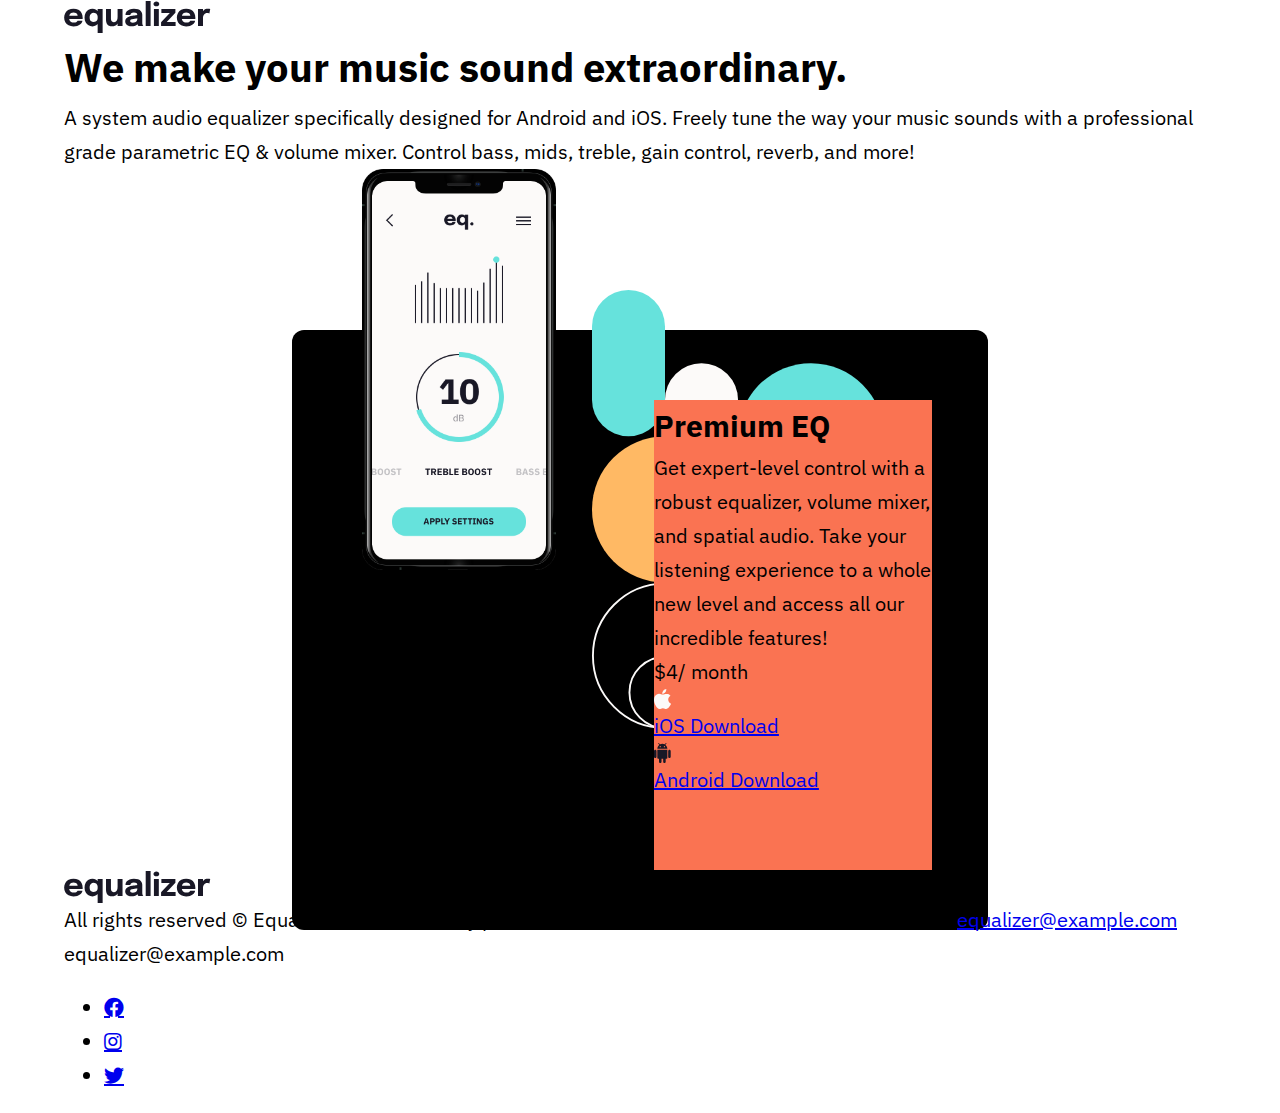
==== equalizer-landing-page/index.html @ d249646b "coded the HTML and set up Grid" ====
<!DOCTYPE html>
<html lang="en">
<head>
    <meta charset="UTF-8">
    <meta http-equiv="X-UA-Compatible" content="IE=edge">
    <meta name="viewport" content="width=device-width, initial-scale=1.0">
    <link rel="icon" type="image/png" sizes="32x32" href="./assets/favicon-32x32.png">  
    <title>Frontend Mentor | Equalizer landing page</title>
    <!-- Reset CSS -->
    <link rel="stylesheet" href="css/andy-bell-reset.css">
    <!-- Google Fonts -->
    <link href="https://fonts.googleapis.com/css2?family=IBM+Plex+Sans:wght@400;700&display=swap" rel="stylesheet">
    <!-- Font Awesome -->
    <link rel="stylesheet" href="https://cdnjs.cloudflare.com/ajax/libs/font-awesome/5.15.3/css/all.min.css"/>
    <!-- Custom Styles -->
    <link rel="stylesheet" href="css/styles.css">
</head>
<body>

    <header class="header">
        <div class="container">
            <img src="images/logo.svg" alt="equalizer logo">
        </div><!-- /.container -->
    </header><!-- /.header -->

    <main>
        <div class="hero">
            <div class="container">
                <h1 class="main-title">We make your music sound extraordinary.</h1>
                <p class="main-subtitle">A system audio equalizer specifically designed for Android and iOS. Freely tune the  way your music sounds with a professional grade parametric EQ & volume mixer. Control bass, mids, treble, gain control, reverb, and more!</p><!-- /.product-description -->
            </div><!-- /.container -->
        </div><!-- /.hero -->
        <div class="features">
            <div class="color-block"></div><!-- /.color-block -->
            <img src="images/bg-pattern-2.svg" alt="pattern" class="pattern" aria-hidden="true">
            <img src="images/illustration-app.png" alt="illustration" class="phone-app" aria-hidden="true">
            
            <div class="product-info">
                <h2 class="features-title">Premium EQ</h2>
                <p class="features-info">Get expert-level control with a robust equalizer, volume mixer, and spatial audio. Take your listening experience to a whole new level and access all our incredible features!</p>
                <p class=price>$4<span>/ month</span></p>
                <a class="btn btn-ios" href="https://www.apple.com/app-store/"><img src="images/icon-apple.svg" alt=""  aria-hidden="true">iOS Download</a>
                <a class="btn btn-android" href="https://play.google.com/store"><img src="images/icon-android.svg" alt=""  aria-hidden="true">Android Download</a>
            </div><!-- /.product-info -->
        </div><!-- /.features -->
        <footer class="footer">
            <div class="container">
                <div class="footer-logo">
                    <img src="images/logo.svg" alt="equalizer logo">               
                </div><!-- /.footer-logo -->
                <div class="footer-info">
                    All rights reserved &copy; Equalizer 2021
                    Have any problems? Contact us via social media or email us at <a href="mailto:equalizer@example.com">equalizer@example.com</a> equalizer@example.com
                </div><!-- /.footer-info -->
                <div class="social">
                    <ul>
                      <li class="social-links"><a href="https://www.facebook.com/" class="fab fa-facebook social-icon" aria-label="Facebook link"></a></li><!-- /.social-links -->
                      <li class="social-links"><a href="https://www.instagram.com/" class="fab fa-instagram social-icon" aria-label="Instagram link"></a></li><!-- /.social-links -->
                      <li class="social-links"><a href="https://twitter.com/" class="fab fa-twitter social-icon" aria-label="Twitter link"></a></li><!-- /.social-links -->                      
                    </ul>
                  </div><!-- /.social -->
            </div><!-- /.container -->
        </footer><!-- /.footer -->
    </main>
    
  

    <script src="js/script.js"></script>
</body>
</html>
---- equalizer-landing-page/css/styles.css ----
:root {
    /* Primary Colors */
    --primary-color: hsl(12, 94%, 65%);
    --secondary-color: hsl(177, 68%,64%);
    --tertiary-color: hsl(33, 100%, 70%);
    /* Neutral Colors */
    --color-light: hsl(20, 33%,98%);
    --color-dark: hsl(244, 23%, 12%);
}

*,
*::before,
*::after {
    box-sizing: border-box;
}

body {
    font-family: 'IBM Plex Sans', sans-serif;
    font-size: 1.25rem;
    line-height: 1.7;
    margin: 0;
}

.container {
    margin: 0 auto;
    width: 90%;
}


/*************** Features Styles  *****************/
.features {
    display: grid;
    /* grid-template-columns: 102px 312px 155px 446px 95px; */
    grid-template-columns:  1fr 209px 1fr;
    grid-template-rows: 8% 332px 4% 543px;
    grid-column-gap: 0px;
    grid-row-gap: 0px;
    margin: 0 auto;
    width: 375px;
}
    
.phone-app {
    grid-area: 1 / 2 / 3 / 3; 
}

.product-info {
    grid-area: 4 / 1 / 5 / 4; 
}

.color-block {
    grid-area: 2 / 1 / 4 / 4;
    background-color: black;
    border-radius: 12px;
    height: 600px;
}

.pattern {
    grid-area: 2 / 1 / 4 / 4; 
    margin: 0 auto;
} 

.product-info {
    background-color: var(--primary-color);
}

/*************** Media Queries  *****************/
@media (min-width: 48em) {
    .features {
        display: grid;
        grid-template-columns:  9% 25% 14% 44% 8%;
        grid-template-rows: 17% 18% 32% 22% 11%;
        grid-column-gap: 0px;
        grid-row-gap: 0px;
        margin: 0 auto;
        width: 696px;
    }
        
    .phone-app {
        grid-area: 1 / 2 / 4 / 4; 
    }
    
    .product-info {
        grid-area: 3 / 3 / 6 / 5; 
    }
    
    .color-block {
        grid-area: 2 / 1 / 5 / 6; 
    }
    
    .pattern {
        grid-area: 2 / 2 / 4 / 4; 
        margin-left: 8.5em;
        margin-top: -1.5em;
    } 
    
    .product-info {
        background-color: var(--primary-color);
    }
}


@media (min-width: 71em) {
    .features {
        display: grid;
        grid-template-columns: 10% 28% 14% 40% 8%;
        grid-template-rows: 23% 10% 36% 18.5% 12.5%;
        grid-column-gap: 0px;
        grid-row-gap: 0px;
        margin: 0 auto;
        max-width: 1110px;
    }
        
    .phone-app {
        grid-area: 1 / 2 / 4 / 3; 
    }
    
    .product-info {
        grid-area: 3 / 4 / 6 / 5; 
    }
    
    .color-block {
        grid-area: 2 / 1 / 5 / 6; 
    }
    
    .pattern {
        grid-area: 2 / 2 / 4 / 4; 
        margin-left: 11.5em;
        margin-top: -2em;
    } 
    
    .product-info {
        background-color: var(--primary-color);
    }
}
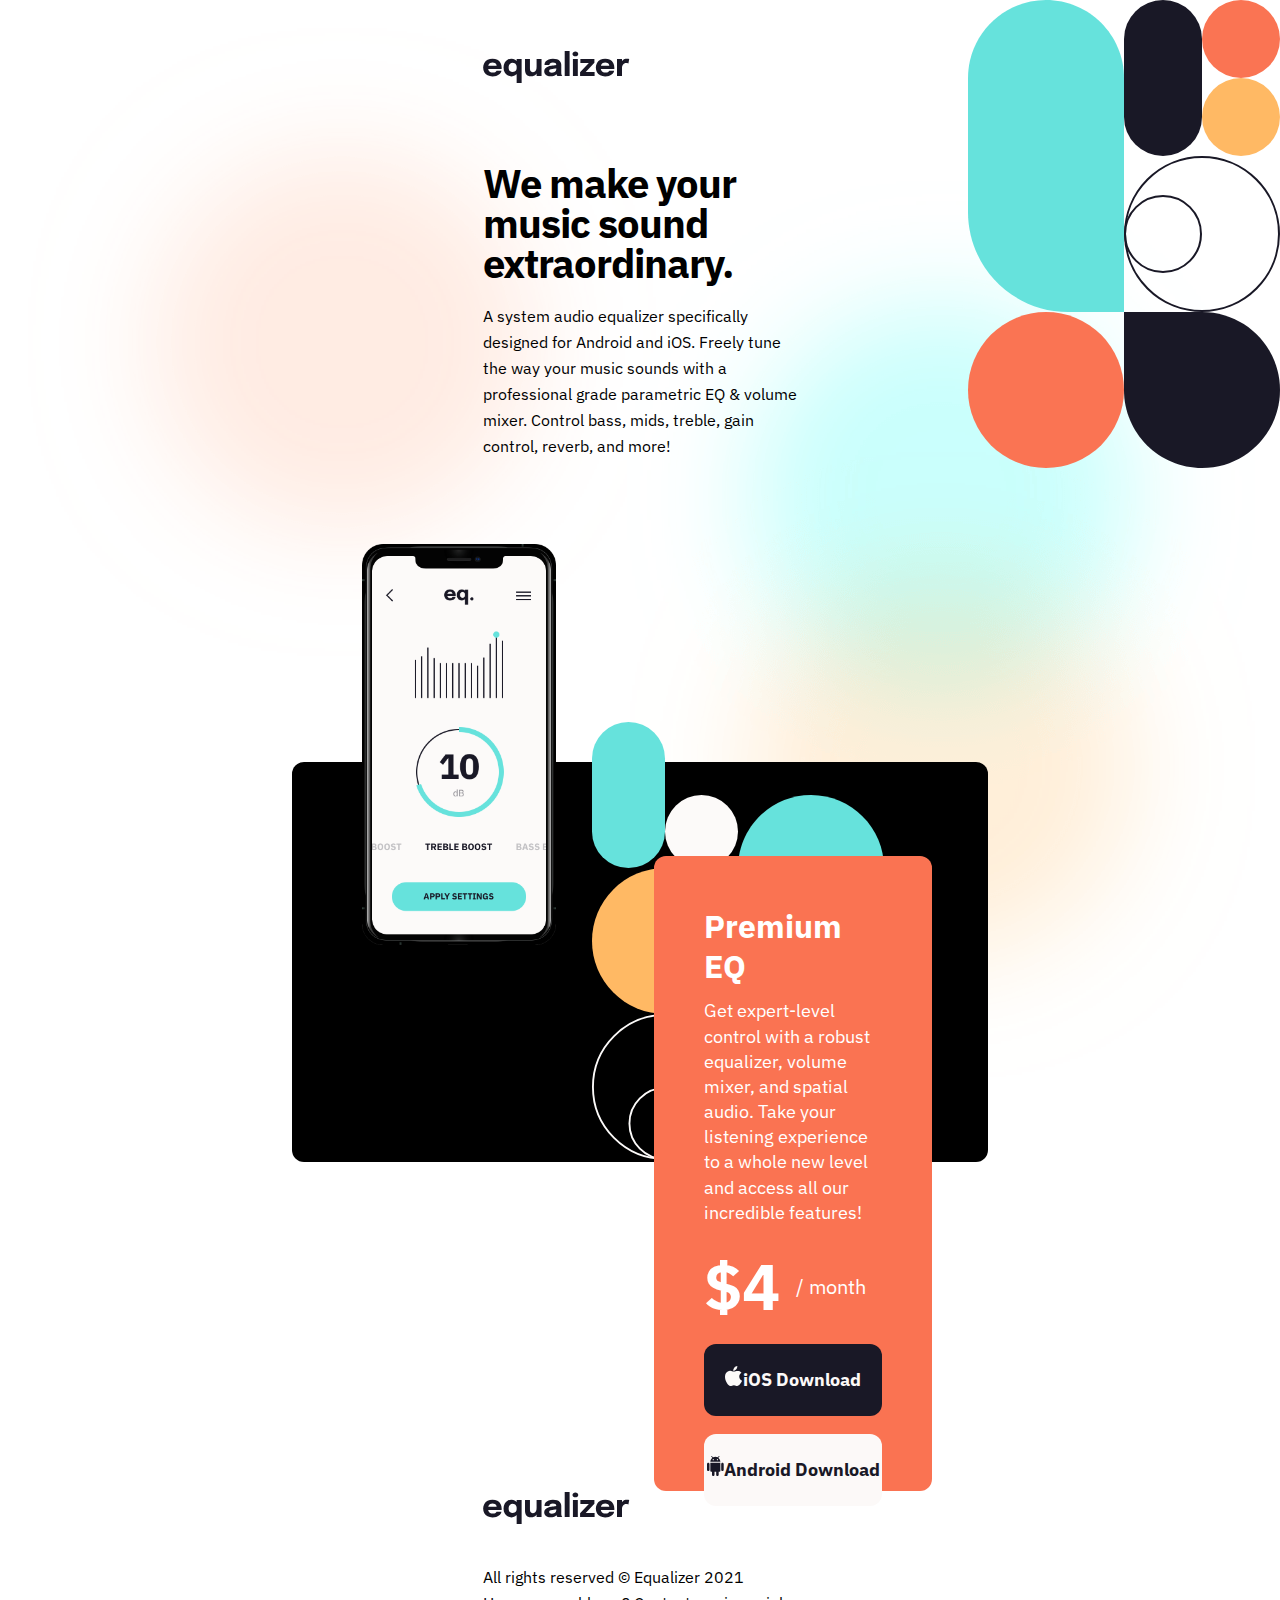
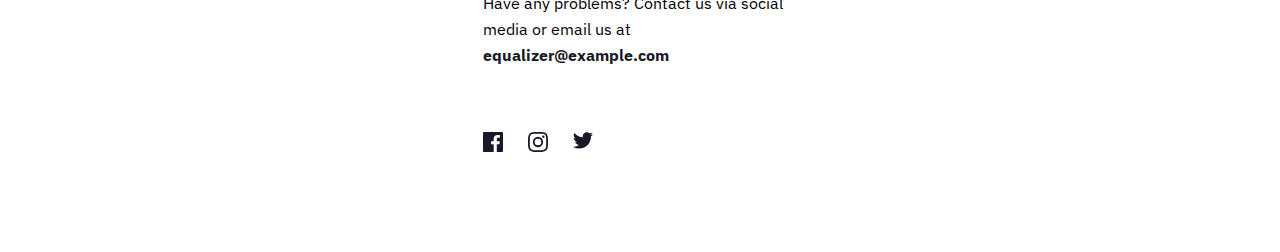
==== commit 3b6a6007: "styled mobile site" ====
--- a/equalizer-landing-page/index.html
+++ b/equalizer-landing-page/index.html
@@ -19,7 +19,7 @@
 
     <header class="header">
         <div class="container">
-            <img src="images/logo.svg" alt="equalizer logo">
+            <img class="logo" src="images/logo.svg" alt="equalizer logo">
         </div><!-- /.container -->
     </header><!-- /.header -->
 
@@ -38,7 +38,7 @@
             <div class="product-info">
                 <h2 class="features-title">Premium EQ</h2>
                 <p class="features-info">Get expert-level control with a robust equalizer, volume mixer, and spatial audio. Take your listening experience to a whole new level and access all our incredible features!</p>
-                <p class=price>$4<span>/ month</span></p>
+                <p class="price"><span>$4</span>/ month</p>
                 <a class="btn btn-ios" href="https://www.apple.com/app-store/"><img src="images/icon-apple.svg" alt=""  aria-hidden="true">iOS Download</a>
                 <a class="btn btn-android" href="https://play.google.com/store"><img src="images/icon-android.svg" alt=""  aria-hidden="true">Android Download</a>
             </div><!-- /.product-info -->
@@ -48,17 +48,26 @@
                 <div class="footer-logo">
                     <img src="images/logo.svg" alt="equalizer logo">               
                 </div><!-- /.footer-logo -->
-                <div class="footer-info">
-                    All rights reserved &copy; Equalizer 2021
-                    Have any problems? Contact us via social media or email us at <a href="mailto:equalizer@example.com">equalizer@example.com</a> equalizer@example.com
-                </div><!-- /.footer-info -->
-                <div class="social">
-                    <ul>
-                      <li class="social-links"><a href="https://www.facebook.com/" class="fab fa-facebook social-icon" aria-label="Facebook link"></a></li><!-- /.social-links -->
-                      <li class="social-links"><a href="https://www.instagram.com/" class="fab fa-instagram social-icon" aria-label="Instagram link"></a></li><!-- /.social-links -->
-                      <li class="social-links"><a href="https://twitter.com/" class="fab fa-twitter social-icon" aria-label="Twitter link"></a></li><!-- /.social-links -->                      
-                    </ul>
-                  </div><!-- /.social -->
+                <div class="footer-block">
+                    <div class="footer-info">
+                        <p>All rights reserved &copy; Equalizer 2021</p>
+                        <p>Have any problems? Contact us via social media 
+                        or email us at</p><a href="mailto:equalizer@example.com">equalizer@example.com</a>
+                    </div><!-- /.footer-info -->
+                    <div class="social">
+                        <ul>
+                          <li class="social-links"><a href="https://www.facebook.com/" aria-label="Facebook link">
+                              <img src="images/icon-facebook.svg" alt="">
+                          </a></li><!-- /.social-links -->
+                          <li class="social-links"><a href="https://www.instagram.com/" aria-label="Instagram link">
+                            <img src="images/icon-instagram.svg" alt="">
+                          </a></li><!-- /.social-links -->
+                          <li class="social-links"><a href="https://twitter.com/"  aria-label="Twitter link">
+                            <img src="images/icon-twitter.svg" alt="">
+                          </a></li><!-- /.social-links -->                      
+                        </ul>
+                      </div><!-- /.social -->
+                </div><!-- /.footer-block -->
             </div><!-- /.container -->
         </footer><!-- /.footer -->
     </main>
--- a/equalizer-landing-page/css/styles.css
+++ b/equalizer-landing-page/css/styles.css
@@ -15,7 +15,11 @@
     box-sizing: border-box;
 }
 
+/*************** General Styles  *****************/
 body {
+    background-image: url(../images/bg-main-mobile.png);
+    /* background-position: bottom 10vh; */
+    background-repeat: no-repeat;
     font-family: 'IBM Plex Sans', sans-serif;
     font-size: 1.25rem;
     line-height: 1.7;
@@ -24,19 +28,86 @@
 
 .container {
     margin: 0 auto;
-    width: 90%;
+    /* max-width: 400px; */
+    padding: 0 1.5em;
+    width: 375px;
+}
+
+.logo {
+    margin: 2.5em 0 4em;
+}
+
+a {
+    text-decoration: none;
+}
+
+ul {
+    list-style: none;
+    padding: 0;
+}
+
+.btn {
+    border-radius: 12px;
+    display: block;
+    font-size: 1.125rem;
+    font-weight: 700;
+    line-height: 1.8;
+    padding: 1.1em 0;
+    text-align: center;
+}
+
+.btn-ios {
+    background-color: var(--color-dark);
+    color: var(--color-light);
+    margin-bottom: 1em;
+}
+
+.btn-ios:hover,
+.btn-ios:focus {
+    background-color: var(--secondary-color);
+}
+
+.btn-android {
+    background-color: var(--color-light);
+    color: var(--color-dark);
+    margin-bottom: 2.5em;
+}
+
+.btn-android:hover,
+.btn-android:focus {
+   background-color: var(--tertiary-color); 
+}
+
+.btn img {
+    display: inline-block;
+}
+
+/*************** Hero  *****************/
+.hero {
+    margin-bottom: 4.25em;
+}
+h1.main-title {
+   font-size: 2.5rem;
+   font-weight: 700;
+   letter-spacing: -1px;
+   line-height: 1; 
+   margin-bottom: .5em;
+}
+
+p.main-subtitle {
+    font-size: 1rem;
+    line-height: 1.625;
 }
 
 
 /*************** Features Styles  *****************/
 .features {
     display: grid;
-    /* grid-template-columns: 102px 312px 155px 446px 95px; */
     grid-template-columns:  1fr 209px 1fr;
-    grid-template-rows: 8% 332px 4% 543px;
+    grid-template-rows: 92px 332px 45px 580px;
     grid-column-gap: 0px;
     grid-row-gap: 0px;
-    margin: 0 auto;
+    margin: 0 auto 4em;
     width: 375px;
 }
     
@@ -52,20 +123,86 @@
     grid-area: 2 / 1 / 4 / 4;
     background-color: black;
     border-radius: 12px;
-    height: 600px;
+    height: 400px;
 }
 
 .pattern {
     grid-area: 2 / 1 / 4 / 4; 
     margin: 0 auto;
 } 
-
+/* Product Info Box Styles */
 .product-info {
+    border-radius: 12px;
+    display: flex;
+    flex-direction: column;
     background-color: var(--primary-color);
-}
+    color: white;   
+    padding: 2.5em;
+}
+
+h2.features-title {
+    font-size: 2rem;
+    font-weight: 700;
+    line-height: 1.25;
+    margin-bottom: .375em;
+}
+
+p.features-info {
+    font-size: 1.125rem;
+    line-height: 1.4;
+    margin-bottom: 2em;
+}
+
+p.price {
+    display: flex;
+    align-items: center;
+   line-height: 1.6; 
+   margin-bottom: 1.6em;
+}
+
+p.price span {
+    font-size: 4rem;
+    font-weight: 700;
+    line-height: .8;
+    margin-right: .25em;
+}
+
+/*************** Footer Styles  *****************/
+.footer-logo {
+    margin-bottom: 2em;
+}
+
+.footer-info {
+    font-size: 1rem;
+    line-height: 1.625;
+    margin-bottom: 4em;
+}
+
+.footer-info a {
+    color: var(--color-dark);
+    font-weight: 700;
+}
+
+.social ul {
+    display: flex;
+    gap: 1.25em;
+    margin-bottom: 5em;
+}
+
+.social-links img:hover,
+.social-links img:focus {
+    filter: invert(57%) sepia(50%) saturate(1643%) hue-rotate(326deg) brightness(100%) contrast(97%); 
+}
+
+
 
 /*************** Media Queries  *****************/
 @media (min-width: 48em) {
+    body {
+        background-image:  url(../images/bg-pattern-1.svg), url(../images/bg-main-tablet.png);
+        background-position: right top, top left;
+        background-repeat: no-repeat;
+    }
     .features {
         display: grid;
         grid-template-columns:  9% 25% 14% 44% 8%;
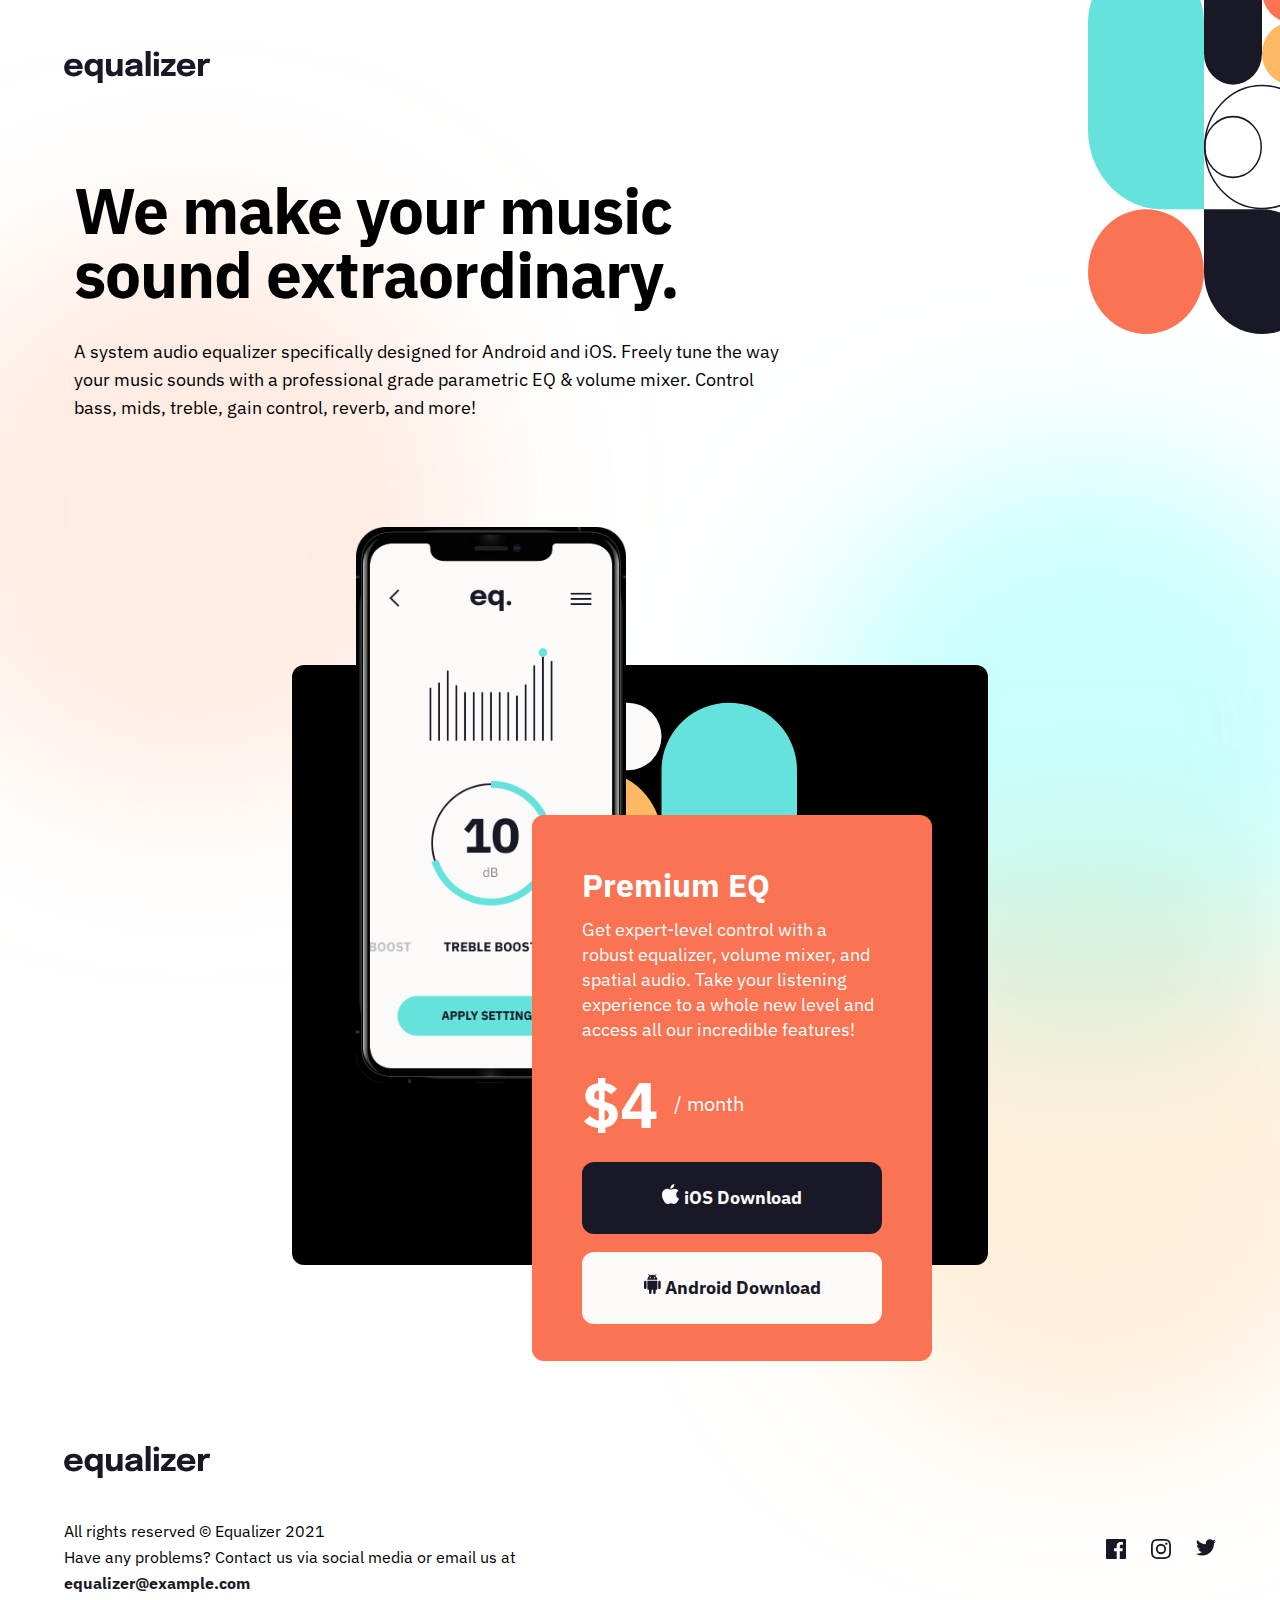
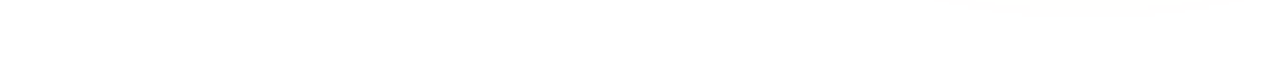
==== commit 2fbef69b: "uploaded finished website" ====
--- a/equalizer-landing-page/index.html
+++ b/equalizer-landing-page/index.html
@@ -39,12 +39,12 @@
                 <h2 class="features-title">Premium EQ</h2>
                 <p class="features-info">Get expert-level control with a robust equalizer, volume mixer, and spatial audio. Take your listening experience to a whole new level and access all our incredible features!</p>
                 <p class="price"><span>$4</span>/ month</p>
-                <a class="btn btn-ios" href="https://www.apple.com/app-store/"><img src="images/icon-apple.svg" alt=""  aria-hidden="true">iOS Download</a>
-                <a class="btn btn-android" href="https://play.google.com/store"><img src="images/icon-android.svg" alt=""  aria-hidden="true">Android Download</a>
+                <a class="btn btn-ios" href="https://www.apple.com/app-store/"><img src="images/icon-apple.svg" alt=""  aria-hidden="true"> iOS Download</a>
+                <a class="btn btn-android" href="https://play.google.com/store"><img src="images/icon-android.svg" alt=""  aria-hidden="true"> Android Download</a>
             </div><!-- /.product-info -->
         </div><!-- /.features -->
         <footer class="footer">
-            <div class="container">
+            <div class="container footer-container">
                 <div class="footer-logo">
                     <img src="images/logo.svg" alt="equalizer logo">               
                 </div><!-- /.footer-logo -->
@@ -72,8 +72,5 @@
         </footer><!-- /.footer -->
     </main>
     
-  
-
-    <script src="js/script.js"></script>
 </body>
 </html>--- a/equalizer-landing-page/css/styles.css
+++ b/equalizer-landing-page/css/styles.css
@@ -18,7 +18,6 @@
 /*************** General Styles  *****************/
 body {
     background-image: url(../images/bg-main-mobile.png);
-    /* background-position: bottom 10vh; */
     background-repeat: no-repeat;
     font-family: 'IBM Plex Sans', sans-serif;
     font-size: 1.25rem;
@@ -28,13 +27,12 @@
 
 .container {
     margin: 0 auto;
-    /* max-width: 400px; */
     padding: 0 1.5em;
-    width: 375px;
+    width: 90%;
 }
 
 .logo {
-    margin: 2.5em 0 4em;
+    margin: 2.5em 0 3em;
 }
 
 a {
@@ -103,31 +101,28 @@
 /*************** Features Styles  *****************/
 .features {
     display: grid;
-    grid-template-columns:  1fr 209px 1fr;
-    grid-template-rows: 92px 332px 45px 580px;
-    grid-column-gap: 0px;
-    grid-row-gap: 0px;
-    margin: 0 auto 4em;
-    width: 375px;
+    grid-template-columns: minmax(3rem, 1fr) minmax(17.3rem, 2fr) minmax(3rem, 1fr);
+    grid-template-rows: 6.125rem max-content 3rem 13.75rem max-content;
 }
     
 .phone-app {
-    grid-area: 1 / 2 / 3 / 3; 
+    grid-area: 1 / 2 / 3 / 3;
+    justify-self: center; 
+    width: 208px;
 }
 
 .product-info {
-    grid-area: 4 / 1 / 5 / 4; 
+    grid-area: 3 / 1 / 6 / 4; 
 }
 
 .color-block {
-    grid-area: 2 / 1 / 4 / 4;
+    grid-area: 2 / 1 / 5 / 4;
     background-color: black;
     border-radius: 12px;
-    height: 400px;
 }
 
 .pattern {
-    grid-area: 2 / 1 / 4 / 4; 
+    grid-area: 2 / 2 / 4 / 3; 
     margin: 0 auto;
 } 
 /* Product Info Box Styles */
@@ -137,7 +132,7 @@
     flex-direction: column;
     background-color: var(--primary-color);
     color: white;   
-    padding: 2.5em;
+    padding: 2.5em 2.5em 0;
 }
 
 h2.features-title {
@@ -168,6 +163,10 @@
 }
 
 /*************** Footer Styles  *****************/
+footer {
+    margin-top: 4em;
+}
+
 .footer-logo {
     margin-bottom: 2em;
 }
@@ -200,64 +199,142 @@
 @media (min-width: 48em) {
     body {
         background-image:  url(../images/bg-pattern-1.svg), url(../images/bg-main-tablet.png);
-        background-position: right top, top left;
+        background-position: right -2em top -2em, top center;
         background-repeat: no-repeat;
-    }
+        background-size: 232px 374px, cover;
+    }
+
+    .container {
+        padding: 0;
+    }
+
+    .logo {
+        margin-bottom: 4.75em;
+    }
+
+    /*************** Hero  *****************/
+    .hero {
+        margin-bottom: 5.25em;
+        width: 32.5em;
+    }
+
+    h1.main-title {
+        font-size: 4rem; 
+        margin-bottom: .5em;
+    }
+
+    p.main-subtitle {
+        font-size: 1.125rem;
+        line-height: 1.555;
+    }
+
+    /*************** Features Styles  *****************/
     .features {
         display: grid;
-        grid-template-columns:  9% 25% 14% 44% 8%;
-        grid-template-rows: 17% 18% 32% 22% 11%;
-        grid-column-gap: 0px;
-        grid-row-gap: 0px;
+        grid-template-columns: minmax(4rem, 6.3rem) minmax(11rem, 19.5rem) minmax(5.93rem, 1fr) minmax(19rem, 27.9rem) minmax(3.625rem, 5.9rem);
+        grid-template-rows: 8.625rem 2.43rem 6.93rem 16.75rem 2.125rem 9.25rem max-content;
+        
         margin: 0 auto;
         width: 696px;
     }
         
     .phone-app {
-        grid-area: 1 / 2 / 4 / 4; 
+        grid-area: 1 / 2 / 4 / 4;
+        height: 556px; 
+        width: 270px;
     }
     
     .product-info {
-        grid-area: 3 / 3 / 6 / 5; 
+        grid-area: 4 / 3 / 6 / 5; 
+        height: 546px;
+        width: 400px;
+        background-color: var(--primary-color);
+        padding-bottom: 1em;
     }
     
     .color-block {
         grid-area: 2 / 1 / 5 / 6; 
+
+        height: 600px;
+        width: 696px;
     }
     
     .pattern {
-        grid-area: 2 / 2 / 4 / 4; 
+        grid-area: 2 / 2 / 6 / 4; 
         margin-left: 8.5em;
         margin-top: -1.5em;
     } 
-    
-    .product-info {
-        background-color: var(--primary-color);
-    }
-}
-
-
-@media (min-width: 71em) {
+
+    /*************** Footer Styles  *****************/
+    .footer {
+        margin-top: 9em;
+    }
+
+    .footer-block {
+        display: flex;
+        align-items: center;
+        justify-content: space-between;
+    }
+}
+
+@media (min-width: 80em) {
+    .hero {
+        margin-left: 1.7em;
+        width: 40em;
+    }
+}
+
+
+@media (min-width: 90em) {
+    .container {
+        margin: 0 8em;
+    }
+
+    .logo {
+        margin-bottom: 6.35em;
+    }
+
+
+    /*************** Hero  *****************/
+    .hero {
+        width: 51.5em;
+    }
+
+    h1.main-title {
+        font-size: 5.5rem;
+        margin-bottom: .5em;
+    }
+
+    p.main-subtitle {
+        font-size: 1.25rem;
+        line-height: 1.7;
+    }
+
+    /*************** Features Styles  *****************/
     .features {
         display: grid;
-        grid-template-columns: 10% 28% 14% 40% 8%;
-        grid-template-rows: 23% 10% 36% 18.5% 12.5%;
-        grid-column-gap: 0px;
-        grid-row-gap: 0px;
+        grid-template-rows: 13.3rem 2.3rem 3.3rem 17rem 4.2rem 10.7rem max-content;
         margin: 0 auto;
-        max-width: 1110px;
+        width: 1110px;
     }
         
     .phone-app {
         grid-area: 1 / 2 / 4 / 3; 
+        height: 642px; 
+        width: 312px;
     }
     
     .product-info {
-        grid-area: 3 / 4 / 6 / 5; 
+        grid-area: 4 / 4 / 6 / 5;
+        height: 625px;
+        width: 446px;
+        background-color: var(--primary-color);
+        padding-bottom: 3em; 
     }
     
     .color-block {
-        grid-area: 2 / 1 / 5 / 6; 
+        grid-area: 2 / 1 / 6 / 8;
+        width: 1110px; 
     }
     
     .pattern {
@@ -265,8 +342,34 @@
         margin-left: 11.5em;
         margin-top: -2em;
     } 
-    
-    .product-info {
-        background-color: var(--primary-color);
+
+    h2.features-title {
+        font-size: 2.5rem;
+    }
+
+    p.features-info {
+        font-size: 1.25rem;
+        line-height: 1.7;
+    }
+
+    /*************** Footer Styles  *****************/
+    .footer-container {
+        display: flex;
+        align-items: center;
+        gap: 8.5em;
+        margin-bottom: 5em;
+    }
+
+    .footer-block {
+        align-items: center;
+        flex: 0 0 800px;
+    }
+
+    .footer-info {
+        margin-bottom: 0;
+    }
+
+    .social ul {
+        margin-bottom: 0;
     }
 }